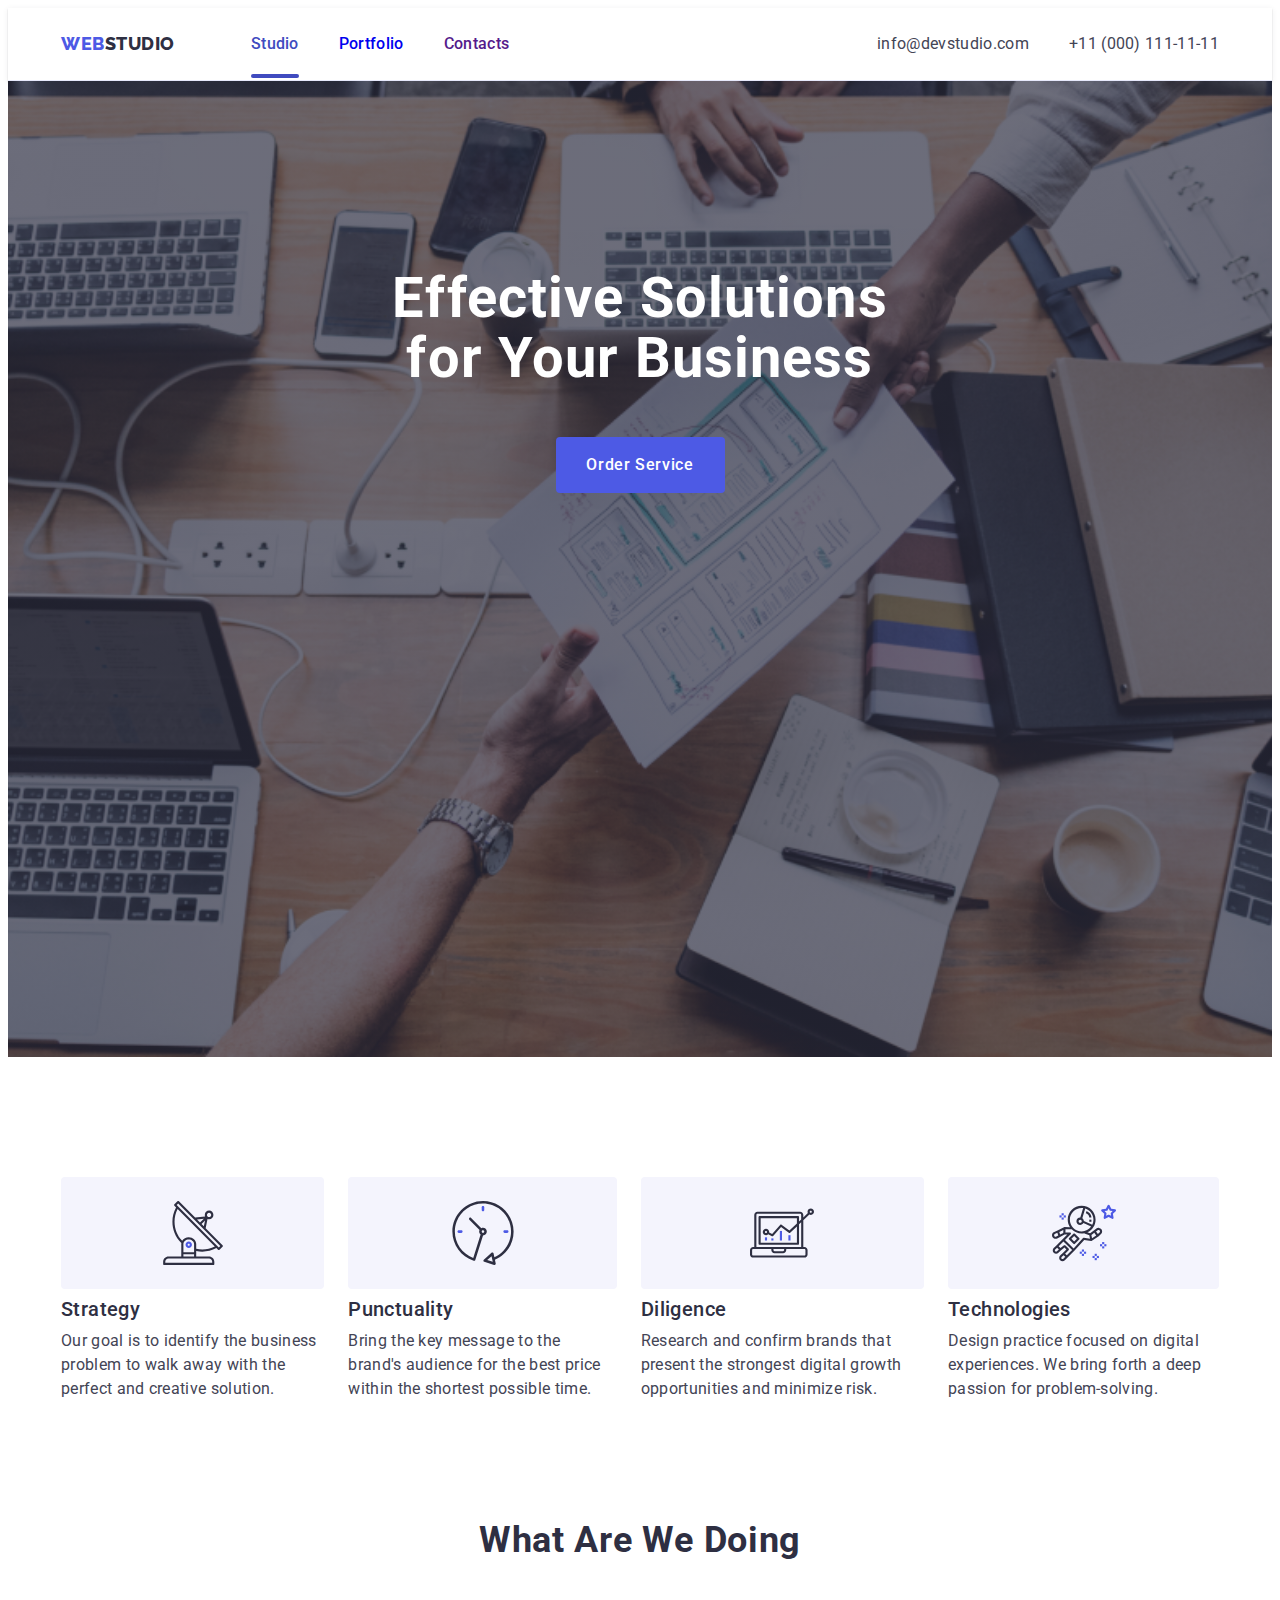
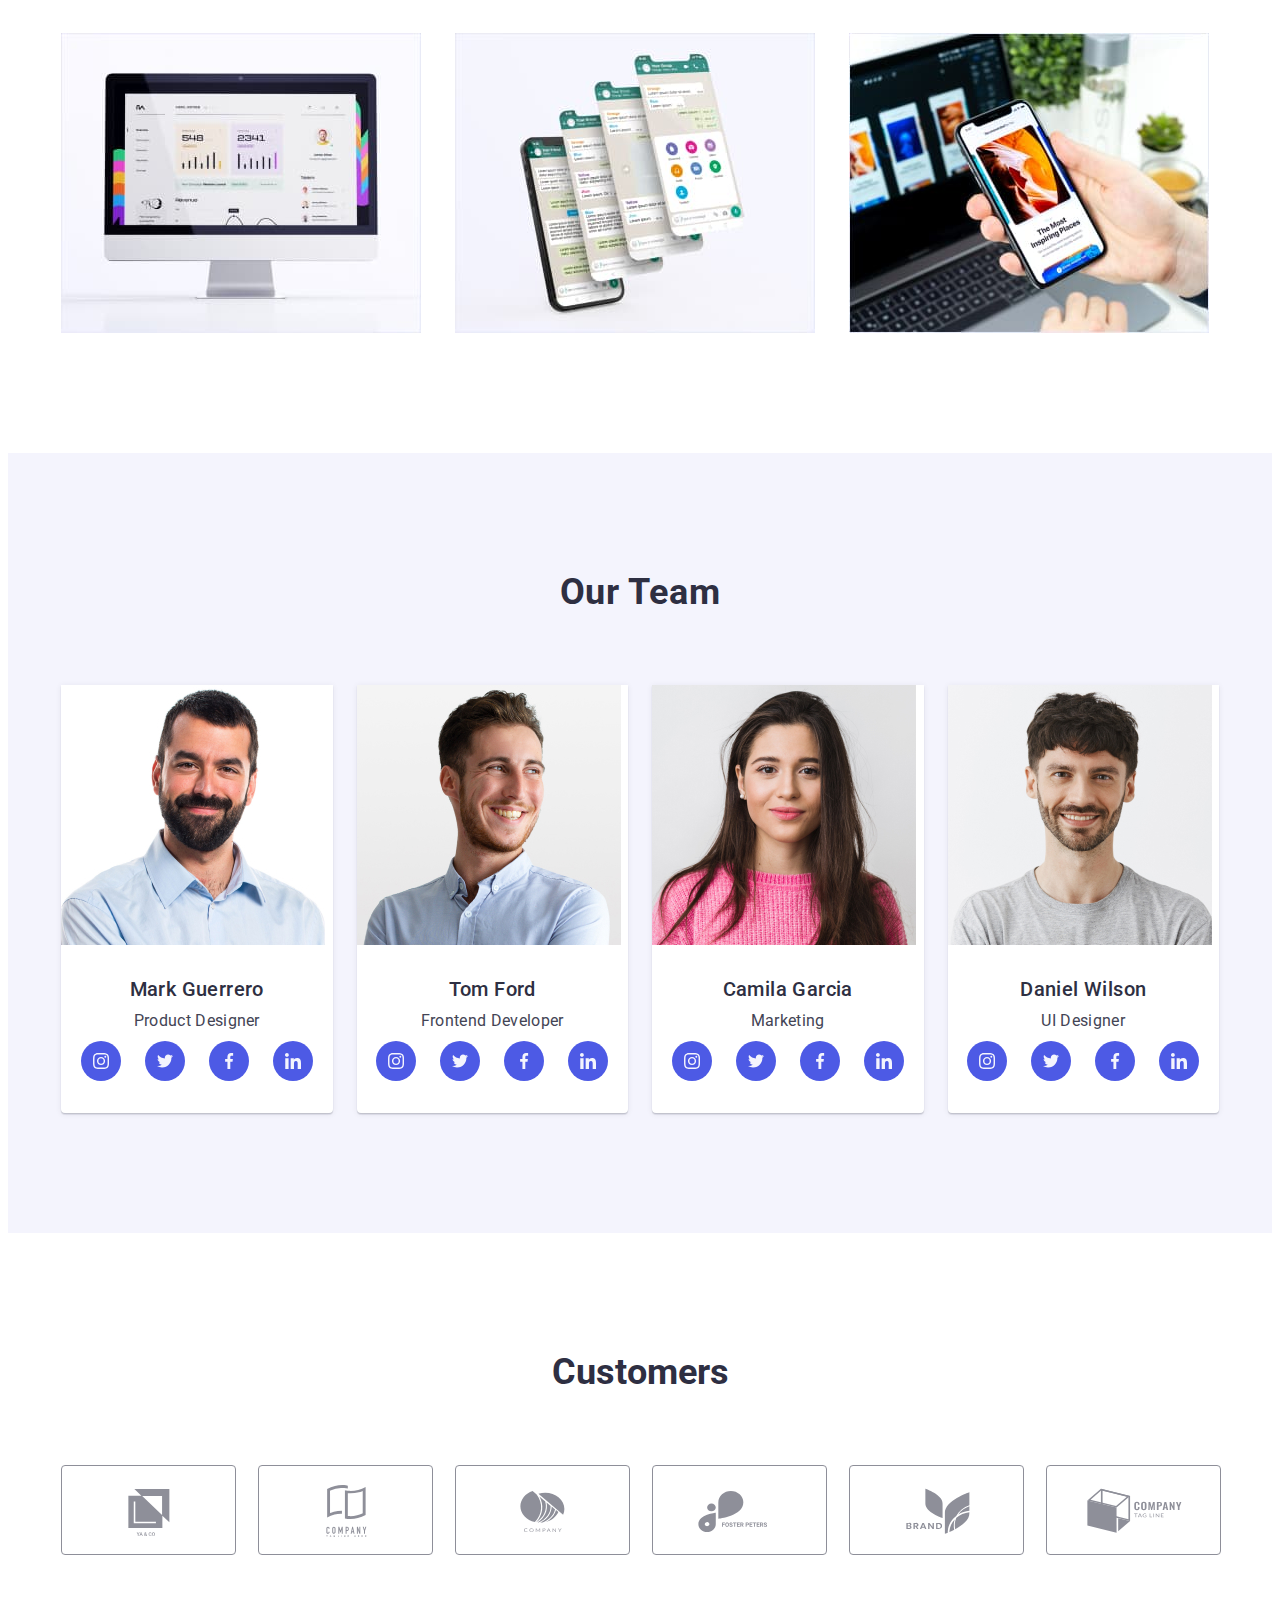
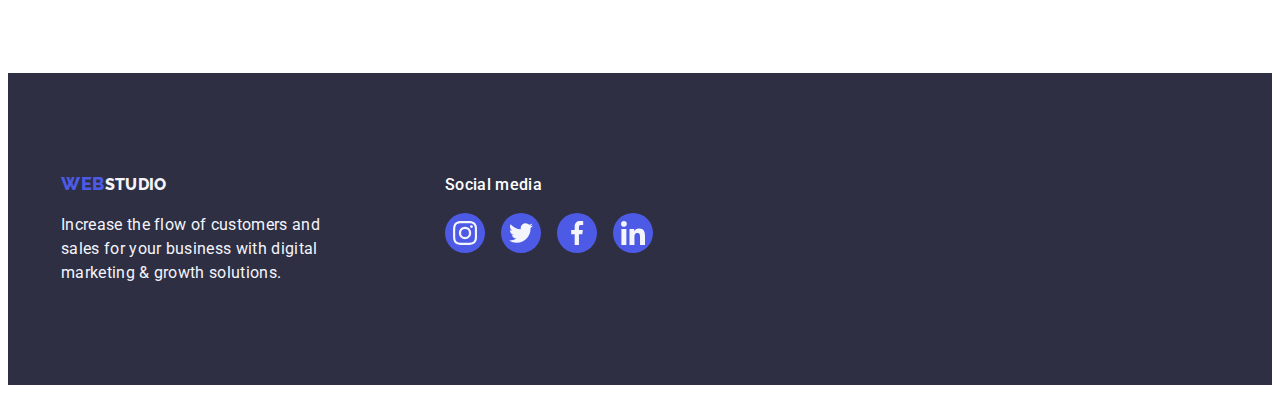
==== index.html @ c834d28e "hw5" ====
<!DOCTYPE html>
<html lang="en">
  <head>
    <meta charset="UTF-8" />
    <meta http-equiv="X-UA-Compatible" content="IE=edge" />
    <meta name="viewport" content="width=device-width, initial-scale=1.0" />
    <link rel="preconnect" href="https://fonts.googleapis.com" />
    <link rel="preconnect" href="https://fonts.gstatic.com" crossorigin />
    <link
      href="https://fonts.googleapis.com/css2?family=Montserrat:wght@400;700&family=Raleway:wght@800&family=Roboto:wght@400;500;700&display=swap"
      rel="stylesheet"
    />
    <title>Main Page</title>
    <link
      rel="stylesheet"
      href="https://cdnjs.cloudflare.com/ajax/libs/modern-normalize/2.0.0/modern-normalize.min.css"
      integrity="sha512-4xo8blKMVCiXpTaLzQSLSw3KFOVPWhm/TRtuPVc4WG6kUgjH6J03IBuG7JZPkcWMxJ5huwaBpOpnwYElP/m6wg=="
      crossorigin="anonymous"
      referrerpolicy="no-referrer"
    />
    <link rel="stylesheet" href="./css/styles.css" />
  </head>
  <body>
    <header class="header link list">
      <div class="container header-container">
        <nav class="header-nav">
          <a href="./index.html" class="header-nav-logo link"
            >WEB<span class="header-nav-web">Studio</span></a
          >
          <ul class="header-team link list">
            <li class="header-team-link">
              <a href="./index.html" class="link header-list current">Studio</a>
            </li>
            <li class="header-team-link">
              <a href="./portfolio.html" class="link header-list">Portfolio</a>
            </li>
            <li class="header-team-link">
              <a href="" class="link header-list">Contacts</a>
            </li>
          </ul>
        </nav>
        <address class="header-address">
          <ul class="header-adr-list list">
            <li>
              <a href="mailto:info@devstudio.com" class="link header-adr"
                >info@devstudio.com</a
              >
            </li>
            <li>
              <a href="tel:+110001111111" class="link header-adr"
                >+11 (000) 111-11-11</a
              >
            </li>
          </ul>
        </address>
      </div>
    </header>
    <main>
      <section class="section-team list">
        <div class="container team-container">
          <h1 class="section-team-text">
            Effective Solutions for Your Business
          </h1>
          <button type="button" data-modal-open="" class="section-team-btn">
            Order Service
          </button>
        </div>
      </section>
      <!--About-->
      <section class="section-about">
        <div class="container">
          <h2 class="visually-hidden">About</h2>

          <ul class="section-about-list list">
            <li class="section-item">
              <div class="about-ikon">
                <svg width="64" height="64">
                  <use href="./images/icons.svg#icon-antenna"></use>
                </svg>
              </div>
              <h3 class="section-about-name">Strategy</h3>
              <p class="section-about-text">
                Our goal is to identify the business problem to walk away with
                the perfect and creative solution.
              </p>
            </li>
            <li class="section-item">
              <div class="about-ikon">
                <svg width="64" height="64">
                  <use href="./images/icons.svg#icon-clock"></use>
                </svg>
              </div>
              <h3 class="section-about-name">Punctuality</h3>
              <p class="section-about-text">
                Bring the key message to the brand's audience for the best price
                within the shortest possible time.
              </p>
            </li>
            <li class="section-item">
              <div class="about-ikon">
                <svg width="64" height="64">
                  <use href="./images/icons.svg#icon-diagram"></use>
                </svg>
              </div>
              <h3 class="section-about-name">Diligence</h3>
              <p class="section-about-text">
                Research and confirm brands that present the strongest digital
                growth opportunities and minimize risk.
              </p>
            </li>
            <li class="section-item">
              <div class="about-ikon">
                <svg width="64" height="64">
                  <use href="./images/icons.svg#icon-astronaut"></use>
                </svg>
              </div>
              <h3 class="section-about-name">Technologies</h3>
              <p class="section-about-text">
                Design practice focused on digital experiences. We bring forth a
                deep passion for problem-solving.
              </p>
            </li>
          </ul>
        </div>
      </section>
      <section class="section-question list">
        <div class="container question-container">
          <h2 class="section-question-text">What are we doing</h2>
          <ul class="section-question-images link list">
            <li class="section-item-images">
              <img src="./images/img-1.jpg" alt="monoblok" width="360" />
            </li>
            <li class="section-item-images">
              <img src="./images/img-2.jpg" alt="smartfon" width="360" />
            </li>
            <li class="section-item-images">
              <img src="./images/img-3.jpg" alt="monitor" width="360" />
            </li>
          </ul>
        </div>
      </section>
      <section class="section-people">
        <div class="container people-container">
          <h2 class="section-people-ourteam">Our Team</h2>
          <ul class="section-people-list list">
            <li class="section-list">
              <img src="./images/img-4.jpg" alt="Mark Guerrero" width="264" />
              <div class="container-section-list">
                <h3 class="section-people-name">Mark Guerrero</h3>
                <p class="section-people-work">Product Designer</p>
                <ul class="soc-mer">
                  <li class="soc-mer-list">
                    <a
                      class="soc-mer-ikon"
                      href=""
                      aria-label="_blank"
                      rel="noopener noreferrer"
                    >
                      <svg class="footer-soc-svg" width="16" height="16">
                        <use href="./images/icons.svg#icon-Instagram"></use>
                      </svg>
                    </a>
                  </li>
                  <li class="soc-mer-list">
                    <a
                      class="soc-mer-ikon"
                      href=""
                      aria-label="_blank"
                      rel="noopener noreferrer"
                    >
                      <svg class="footer-soc-svg" width="16" height="16">
                        <use href="./images/icons.svg#icon-twitter"></use>
                      </svg>
                    </a>
                  </li>
                  <li class="soc-mer-list">
                    <a
                      class="soc-mer-ikon"
                      href=""
                      aria-label="_blank"
                      rel="noopener noreferrer"
                    >
                      <svg class="footer-soc-svg" width="16" height="16">
                        <use href="./images/icons.svg#icon-facebook"></use>
                      </svg>
                    </a>
                  </li>
                  <li class="soc-mer-list">
                    <a
                      class="soc-mer-ikon"
                      href=""
                      aria-label="_blank"
                      rel="noopener noreferrer"
                    >
                      <svg class="footer-soc-svg" width="16" height="16">
                        <use href="./images/icons.svg#icon-linkedin"></use>
                      </svg>
                    </a>
                  </li>
                </ul>
              </div>
            </li>
            <li class="section-list">
              <img src="./images/img-5.jpg" alt="Tom Ford" width="264" />
              <div class="container-section-list">
                <h3 class="section-people-name">Tom Ford</h3>
                <p class="section-people-work">Frontend Developer</p>
                <ul class="soc-mer">
                  <li class="soc-mer-list">
                    <a
                      class="soc-mer-ikon"
                      href=""
                      aria-label="_blank"
                      rel="noopener noreferrer"
                    >
                      <svg class="footer-soc-svg" width="16" height="16">
                        <use href="./images/icons.svg#icon-Instagram"></use>
                      </svg>
                    </a>
                  </li>
                  <li class="soc-mer-list">
                    <a
                      class="soc-mer-ikon"
                      href=""
                      aria-label="_blank"
                      rel="noopener noreferrer"
                    >
                      <svg class="footer-soc-svg" width="16" height="16">
                        <use href="./images/icons.svg#icon-twitter"></use>
                      </svg>
                    </a>
                  </li>
                  <li class="soc-mer-list">
                    <a
                      class="soc-mer-ikon"
                      href=""
                      aria-label="_blank"
                      rel="noopener noreferrer"
                    >
                      <svg class="footer-soc-svg" width="16" height="16">
                        <use href="./images/icons.svg#icon-facebook"></use>
                      </svg>
                    </a>
                  </li>
                  <li class="soc-mer-list">
                    <a
                      class="soc-mer-ikon"
                      href=""
                      aria-label="_blank"
                      rel="noopener noreferrer"
                    >
                      <svg class="footer-soc-svg" width="16" height="16">
                        <use href="./images/icons.svg#icon-linkedin"></use>
                      </svg>
                    </a>
                  </li>
                </ul>
              </div>
            </li>
            <li class="section-list">
              <img src="./images/img-6.jpg" alt="Camila Garcia" width="264" />
              <div class="container-section-list">
                <h3 class="section-people-name">Camila Garcia</h3>
                <p class="section-people-work">Marketing</p>
                <ul class="soc-mer">
                  <li class="soc-mer-list">
                    <a
                      class="soc-mer-ikon"
                      href=""
                      aria-label="_blank"
                      rel="noopener noreferrer"
                    >
                      <svg class="footer-soc-svg" width="16" height="16">
                        <use href="./images/icons.svg#icon-Instagram"></use>
                      </svg>
                    </a>
                  </li>
                  <li class="soc-mer-list">
                    <a
                      class="soc-mer-ikon"
                      href=""
                      aria-label="_blank"
                      rel="noopener noreferrer"
                    >
                      <svg class="footer-soc-svg" width="16" height="16">
                        <use href="./images/icons.svg#icon-twitter"></use>
                      </svg>
                    </a>
                  </li>
                  <li class="soc-mer-list">
                    <a
                      class="soc-mer-ikon"
                      href=""
                      aria-label="_blank"
                      rel="noopener noreferrer"
                    >
                      <svg class="footer-soc-svg" width="16" height="16">
                        <use href="./images/icons.svg#icon-facebook"></use>
                      </svg>
                    </a>
                  </li>
                  <li class="soc-mer-list">
                    <a
                      class="soc-mer-ikon"
                      href=""
                      aria-label="_blank"
                      rel="noopener noreferrer"
                    >
                      <svg class="footer-soc-svg" width="16" height="16">
                        <use href="./images/icons.svg#icon-linkedin"></use>
                      </svg>
                    </a>
                  </li>
                </ul>
              </div>
            </li>
            <li class="section-list">
              <img src="./images/img-7.jpg" alt="Daniel Wilson" width="264" />
              <div class="container-section-list">
                <h3 class="section-people-name">Daniel Wilson</h3>
                <p class="section-people-work">UI Designer</p>
                <ul class="soc-mer">
                  <li class="soc-mer-list">
                    <a
                      class="soc-mer-ikon"
                      href=""
                      aria-label="_blank"
                      rel="noopener noreferrer"
                    >
                      <svg class="footer-soc-svg" width="16" height="16">
                        <use href="./images/icons.svg#icon-Instagram"></use>
                      </svg>
                    </a>
                  </li>
                  <li class="soc-mer-list">
                    <a
                      class="soc-mer-ikon"
                      href=""
                      aria-label="_blank"
                      rel="noopener noreferrer"
                    >
                      <svg class="footer-soc-svg" width="16" height="16">
                        <use href="./images/icons.svg#icon-twitter"></use>
                      </svg>
                    </a>
                  </li>
                  <li class="soc-mer-list">
                    <a
                      class="soc-mer-ikon"
                      href=""
                      aria-label="_blank"
                      rel="noopener noreferrer"
                    >
                      <svg class="footer-soc-svg" width="16" height="16">
                        <use href="./images/icons.svg#icon-facebook"></use>
                      </svg>
                    </a>
                  </li>
                  <li class="soc-mer-list">
                    <a
                      class="soc-mer-ikon"
                      href=""
                      aria-label="_blank"
                      rel="noopener noreferrer"
                    >
                      <svg class="footer-soc-svg" width="16" height="16">
                        <use href="./images/icons.svg#icon-linkedin"></use>
                      </svg>
                    </a>
                  </li>
                </ul>
              </div>
            </li>
          </ul>
        </div>
      </section>
      <section class="section-five">
        <div class="container">
          <h2 class="section-five-company">Customers</h2>

          <ul class="section-five-item">
            <li class="section-five-list">
              <a
                class="section-five-link"
                href=""
                aria-label="_blank"
                rel="noopener noreferrer"
              >
                <svg class="s-f-svg" width="104" height="56">
                  <use href="./images/icons.svg#icon-Logo1"></use>
                </svg>
              </a>
            </li>
            <li class="section-five-list">
              <a
                class="section-five-link"
                href=""
                aria-label="_blank"
                rel="noopener noreferrer"
              >
                <svg class="s-f-svg" width="104" height="56">
                  <use href="./images/icons.svg#icon-Logo2"></use>
                </svg>
              </a>
            </li>
            <li class="section-five-list">
              <a
                class="section-five-link"
                href=""
                aria-label="_blank"
                rel="noopener noreferrer"
              >
                <svg class="s-f-svg" width="104" height="56">
                  <use href="./images/icons.svg#icon-Logo3"></use>
                </svg>
              </a>
            </li>
            <li class="section-five-list">
              <a
                class="section-five-link"
                href=""
                aria-label="_blank"
                rel="noopener noreferrer"
              >
                <svg class="s-f-svg" width="104" height="56">
                  <use href="./images/icons.svg#icon-Logo4"></use>
                </svg>
              </a>
            </li>
            <li class="section-five-list">
              <a
                class="section-five-link"
                href=""
                aria-label="_blank"
                rel="noopener noreferrer"
              >
                <svg class="s-f-svg" width="104" height="56">
                  <use href="./images/icons.svg#icon-Logo5"></use>
                </svg>
              </a>
            </li>
            <li class="section-five-list">
              <a
                class="section-five-link"
                href=""
                aria-label="_blank"
                rel="noopener noreferrer"
              >
                <svg class="s-f-svg" width="104" height="56">
                  <use href="./images/icons.svg#icon-Logo6"></use>
                </svg>
              </a>
            </li>
          </ul>
        </div>
      </section>
    </main>
    <footer class="footer">
      <div class="container footer-container">
        <div class="footer-div">
          <a href="./index.html" class="footer-logo link"
            >WEB<span class="footer-web">Studio</span></a
          >
          <p class="footer-text">
            Increase the flow of customers and sales for your business with
            digital marketing & growth solutions.
          </p>
        </div>
        <div class="footer-soc-div">
          <p class="footer-soc">Social media</p>
          <ul class="footer-soc-item">
            <li class="footer-soc-mer-list">
              <a
                class="footer-soc-mer"
                href=""
                aria-label="_blank"
                rel="noopener noreferrer"
              >
                <svg class="footer-soc-svg" width="24" height="24">
                  <use href="./images/icons.svg#icon-Instagram"></use>
                </svg>
              </a>
            </li>
            <li class="footer-soc-mer-list">
              <a
                class="footer-soc-mer"
                href=""
                aria-label="_blank"
                rel="noopener noreferrer"
              >
                <svg class="footer-soc-svg" width="24" height="24">
                  <use href="./images/icons.svg#icon-twitter"></use>
                </svg>
              </a>
            </li>
            <li class="footer-soc-mer-list">
              <a
                class="footer-soc-mer"
                href=""
                aria-label="_blank"
                rel="noopener noreferrer"
              >
                <svg class="footer-soc-svg" width="24" height="24">
                  <use href="./images/icons.svg#icon-facebook"></use>
                </svg>
              </a>
            </li>
            <li class="footer-soc-mer-list">
              <a
                class="footer-soc-mer"
                href=""
                aria-label="_blank"
                rel="noopener noreferrer"
              >
                <svg class="footer-soc-svg" width="24" height="24">
                  <use href="./images/icons.svg#icon-linkedin"></use>
                </svg>
              </a>
            </li>
          </ul>
        </div>
      </div>
    </footer>
    <div class="modal is-hidden" data-modal="">
      <div class="modal-menu">
        <button class="modal-button" type="button" data-modal-close="">
          <svg class="modal-svg" width="8" height="8">
            <use
              class="modal-close"
              href="./images/icons.svg#icon-close-black"
            ></use>
          </svg>
        </button>
        <p class="modal-text">Leave your contacts and we will call you back</p>
        <form class="modal-form">
          <div class="modal-field">
           
            <label class="modal-label" for="phone">Name</label>
            <div class="input-icon">
              <input class="modal-input" required type="text" />
              <svg class="modal-icon" width="18" height="18">
                <use class="" href="./images/icons.svg#icon-name"></use>
              </svg>
            </div>
          </div>
          <div class="modal-field">
            <div class="input-icon">
            <label class="modal-label" for="phone">Phone</label>
          
              <input class="modal-input" required type="tel" />
              <svg class="modal-icon" width="18" height="18">
                <use class="" href="./images/icons.svg#icon-phone"></use>
              </svg>
            </div>
          </div>
          <div class="modal-field">
            <div class="input-icon">
            <label class="modal-label" for="phone">Email</label>
           
              <input class="modal-input" required type="email" />
              <svg class="modal-icon" width="18" height="18">
                <use class="" href="./images/icons.svg#icon-email"></use>
              </svg>
            </div>
          </div>
          <div class="modal-field">
            <label class="modal-label" for="phone">Coments</label>
            <input class="modal-comments" type="text" />
          </div>
        </form>
        <p class="modal-text-title">
          I accept the terms and conditions of the Privacy Policy
        </p>
        <button type="submit" class="modal-button-send">Send</button>
      </div>
    </div>

    <script src="./js/modal.js"></script>
  </body>
</html>
---- css/styles.css ----
:root {
  --title-color: #434455;
  --header-color: #2e2f42;
  --header-link: #434455;
  --footer-logo: #4d5ae5;
  --footer-text: #f4f4fd;
  --section-five: #8e8f99;
  --footer-soc: #ffffff;
}

body {
  font-family: "Roboto", sans-serif;
  color: #434455;
  background-color: #ffffff;
}
p,
h1,
h2,
h3,
h4,
h5,
h6 {
  margin-top: 0;
  margin-bottom: 0;
}
.visually-hidden {
  position: absolute;
  width: 1px;
  height: 1px;
  margin: -1px;
  border: 0;
  padding: 0;
  white-space: nowrap;
  clip-path: inset(100%);
  clip: rect(0 0 0 0);
  overflow: hidden;
}
img {
  display: block;
}

a {
  text-decoration: none;
}
ul {
  list-style-type: none;
  margin-top: 0;
  margin-bottom: 0;
  padding-left: 0;
}
.container {
  width: 100%;
  max-width: 1158px;
  padding-left: 15px;
  padding-right: 15px;
  margin-left: auto;
  margin-right: auto;
}

.link {
  text-decoration: none;
}

.list {
  list-style: none;
}

/* HEADER */

.header {
  display: flex;
  padding-top: 24px;
  padding-bottom: 24px;
  align-items: center;
  border-bottom: 1px solid #e7e9fc;
  box-shadow: 0px 2px 1px rgba(46, 47, 66, 0.08),
    0px 1px 1px rgba(46, 47, 66, 0.16), 0px 1px 6px rgba(46, 47, 66, 0.08);
}
.header-container {
  display: flex;
  width: 1158px;
}
.header-nav {
  display: flex;
  align-items: center;
}
.header-team {
  display: flex;
  font-weight: 500;
  font-size: 16px;
  line-height: 1.5;
  letter-spacing: 0.02em;
  gap: 40px;
}
.header-list:hover {
  color: #404bbf;
}
.header-list:focus {
  color: #404bbf;
}
.current {
  position: relative;
  color: #404bbf;
}
.current::after {
  content: "";
  position: absolute;
  left: 0;
  bottom: -1px;
  height: 4px;
  width: 100%;
  display: block;
  background-color: #404bbf;
  border-radius: 2px;
}

.header-list {
  /* color: var(--header-color); */
  padding-top: 24px;
  padding-bottom: 24px;
  transition: color 250ms cubic-bezier(0.4, 0, 0.2, 1);
}
.header-team-link {
  font-weight: 500;
  font-size: 16px;
  line-height: 1.5;
  letter-spacing: 0.02em;
  color: var(--header-color);
}
.header-address {
  font-family: "Roboto";
  font-style: normal;
  font-weight: 400;
  font-size: 16px;
  line-height: 1.5;
  letter-spacing: 0.02em;
  color: #434455;
  display: flex;
  margin-left: auto;
}
.header-adr-list {
  display: flex;
  gap: 40px;
}
.header-adr:hover {
  color: #404bbf;
}
.header-adr:focus {
  color: #404bbf;
}
.header-adr {
  color: var(--header-link);
  transition: color 250ms cubic-bezier(0.4, 0, 0.2, 1);
}

.header-nav-logo {
  font-family: "Raleway", sans-serif;
  text-transform: uppercase;
  font-weight: 800;
  font-size: 18px;
  line-height: 1.17;
  letter-spacing: 0.03em;
  color: #4d5ae5;
  margin-right: 76px;
}
.header-nav-web {
  color: var(--header-color);
}
.header-nav {
  font-weight: 800;
  font-size: 18px;
  line-height: 1.17;
  letter-spacing: 0.03em;
  color: #434455;
}

/* MAIN */
/* SECTION-ONE-INDEX */

.section-team {
  font-family: "Roboto", sans-serif;
  background: #2e2f42;
  text-align: center;
  padding: 188px 0;
  background-image: linear-gradient(
      rgba(46, 47, 66, 0.7),
      rgba(46, 47, 66, 0.7)
    ),
    url(../images/people-office.jpg);
  max-width: 1440px;
  background-repeat: no-repeat;
  background-position: center;
  background-size: cover;
  margin: 0 auto;
  height: 600px;
}
.team-container {
}

.section-team-text {
  font-family: "Roboto";
  font-weight: 700;
  font-size: 56px;
  line-height: 1.07;
  text-align: center;
  letter-spacing: 0.02em;
  color: #ffffff;
  max-width: 496px;
  height: 120px;
  margin: 0 auto;
}
.section-team-btn {
  text-align: center;
  font-family: "Roboto", sans-serif;
  font-weight: 500;
  font-size: 16px;
  line-height: 1.5;
  letter-spacing: 0.04em;
  color: #ffffff;
  background: #4d5ae5;
  cursor: pointer;
  min-width: 169px;
  height: 56px;
  border-radius: 4px;
  border: none;
  display: block;
  margin: 0 auto;
  margin-top: 48px;
  transition: background-color 250ms cubic-bezier(0.4, 0, 0.2, 1);
}
.section-team-btn:hover {
  background-color: #404bbf;
}
.section-team-btn:focus {
  background-color: #404bbf;
}

.section-btn {
  margin-bottom: 72px;
  display: flex;
  text-align: center;
  gap: 24px;

  justify-content: center;
}

.section-button {
  font-family: "Roboto", sans-serif;
  font-weight: 500;
  font-size: 16px;
  line-height: 1.5;
  letter-spacing: 0.04em;
  color: var(--footer-logo);
  background-color: var(--footer-text);
  cursor: pointer;
  min-height: 48px;
  border-radius: 4px;
  padding: 12px 24px;
  border: 1px solid #e7e9fc;
  transition: color 250ms cubic-bezier(0.4, 0, 0.2, 1),
    background-color 250ms cubic-bezier(0.4, 0, 0.2, 1),
    border-color 250ms cubic-bezier(0.4, 0, 0.2, 1),
    box-shadow 250ms cubic-bezier(0.4, 0, 0.2, 1);
}
.section-button:hover,
.section-button:focus {
  color: #ffffff;
  background-color: #404bbf;
  border: 1px solid transparent;
  box-shadow: 0px 3px 1px rgba(0, 0, 0, 0.1), 0px 2px 1px rgba(0, 0, 0, 0.08),
    0px 2px 2px rgba(0, 0, 0, 0.12);
}

/* SECTION-TWO-INDEX */

.section-about {
  padding-top: 120px;
  padding-bottom: 120px;
}
.section-about-list {
  display: flex;
  gap: 24px;
}
.about-ikon {
  display: flex;
  align-items: center;
  height: 112px;
  background-color: #f4f4fd;
  border-radius: 4px;
  margin-bottom: 8px;
  justify-content: center;
}

.section-about-name {
  font-family: "Roboto";
  font-weight: 500;
  font-size: 20px;
  line-height: 1.2;
  letter-spacing: 0.02em;
  color: #2e2f42;
  margin-bottom: 8px;
}
.section-item {
  width: calc((100%-72px) / 4);
}
.section-about-text {
  font-family: "Roboto";
  font-weight: 400;
  font-size: 16px;
  line-height: 1.5;
  letter-spacing: 0.02em;
  color: #434455;
}

.section-people-work {
  font-family: "Roboto";
  font-weight: 400;
  font-size: 16px;
  line-height: 1.5;
  letter-spacing: 0.02em;
  color: #434455;
}
.question-container {
}
.section-question {
  font-size: 36px;
  line-height: 1.11;
  text-align: center;
  text-transform: capitalize;
  padding-bottom: 120px;
}
.section-question-text {
  font-family: "Roboto";
  font-weight: 700;
  font-size: 36px;
  line-height: 1.11;
  letter-spacing: 0.02em;
  text-transform: capitalize;
  color: #2e2f42;
  margin-bottom: 72px;
}
.section-question-images {
  display: flex;
  gap: 24px;
  padding: 0;
}
.section-item-images {
  width: calc((100% - 48px) / 3);
}
.people-container {
}

/*  FOUR */

.section-people {
  background-color: #f4f4fd;
  padding-bottom: 120px;
  padding-top: 120px;
}
.section-people-name {
  font-size: 20px;
  font-weight: 500;
  line-height: 1.2;
  letter-spacing: 0.02em;
  color: var(--header-color);
  text-align: center;
  margin-bottom: 8px;
}
.section-people-work {
  font-size: 16px;
  line-height: 1.5;
  letter-spacing: 0.02em;
  color: var(--header-link);
  text-align: center;
}
.section-people-ourteam {
  font-weight: 700;
  font-size: 36px;
  line-height: 1.11;
  text-align: center;
  letter-spacing: 0.02em;
  text-transform: capitalize;
  color: var(--header-color);
  margin-bottom: 72px;
}
.section-people-list {
  display: flex;
  gap: 24px;
}
.section-list {
  background-color: #ffffff;
  box-shadow: 0px 1px 6px rgba(46, 47, 66, 0.08),
    0px 1px 1px rgba(46, 47, 66, 0.16), 0px 2px 1px rgba(46, 47, 66, 0.08);

  width: calc((100% - 72px) / 4);
  border-radius: 0px 0px 4px 4px;
}
.soc-mer {
  display: flex;
  justify-content: center;
  gap: 24px;
  margin-top: 8px;
}
.soc-mer-list {
  width: 40px;
  height: 40px;
}
.soc-mer-ikon:hover,
.soc-mer-ikon:focus {
  background-color: #404bbf;
}
.soc-mer-svg {
  fill: var(--footer-text);
}
.soc-mer-ikon {
  width: 100%;
  height: 100%;
  background-color: #4d5ae5;
  border-radius: 50%;
  display: flex;
  align-items: center;
  justify-content: center;
  transition: background-color 250ms cubic-bezier(0.4, 0, 0.2, 1);
}
.container-section-list {
  padding: 32px 0px;
  font-size: 20px;
  line-height: 1.2;
  letter-spacing: 0.02em;
}
.section-port {
  padding-top: 96px;
  padding-bottom: 120px;
}
.section-foto {
  display: flex;
  text-decoration: none;
  flex-wrap: wrap;
  column-gap: 24px;
  row-gap: 48px;
}
.section-lista {
  display: block;
  transition: box-shadow 250ms cubic-bezier(0.4, 0, 0.2, 1);
}
.port-images {
  position: relative;
  overflow: hidden;
}
.section-lista:hover,
.section-lista:focus {
  box-shadow: 0px 1px 6px rgba(46, 47, 66, 0.08),
    0px 1px 1px rgba(46, 47, 66, 0.16), 0px 2px 1px rgba(46, 47, 66, 0.08);
}
.port-item {
  position: absolute;
  top: 0;
  font-size: 16px;
  line-height: 1.5;
  letter-spacing: 0.02em;
  color: var(--footer-text);
  padding: 40px 32px;
  background-color: #4d5ae5;
  height: 100%;
  width: 100%;
  transform: translateY(100%);
  transition: transform 250ms cubic-bezier(0.4, 0, 0.2, 1);
}
.section-lista:hover .port-item,
.section-lista:focus .port-item {
  transform: translateY(0%);
}
.container-table {
}
.table {
  width: calc((100% - 48px) / 3);
}
.foto-container {
}
.section-foto-name {
  font-weight: 500;
  font-size: 20px;
  line-height: 1.2;
  letter-spacing: 0.02em;
  color: var(--header-color);
  margin-bottom: 8px;
}
.container-link {
  border: 1px solid #e7e9fc;
  padding: 32px 16px;
  border-top: none;
}

.section-foto-text {
  font-size: 16px;
  line-height: 1.5;
  letter-spacing: 0.02em;
  color: var(--header-link);
}

.section-about-name {
  font-family: "Roboto";
  font-style: normal;
  font-weight: 500;
  font-size: 20px;
  line-height: 1.2;
  letter-spacing: 0.02em;
  color: #2e2f42;
}

/* SECTION-FIVE */

.section-five {
  padding: 120px 0;
}
.section-five-company {
  font-size: 36px;
  line-height: 1.11;
  color: var(--header-color);
  margin-bottom: 72px;
  text-align: center;
}
.section-five-item {
  display: flex;
  gap: 24px;
}
.section-five-list {
  width: calc((100% - 120px) / 6);
  height: 88px;
}
.section-five-link {
  width: 100%;
  height: 100%;
  border: 1px solid #8e8f99;
  border-radius: 4px;
  display: flex;
  align-items: center;
  justify-content: center;
  color: var(--section-five);
  transition: border-color 250ms cubic-bezier(0.4, 0, 0.2, 1),
    color 250ms cubic-bezier(0.4, 0, 0.2, 1);
}
.section-five-link:hover,
.section-five-link:focus {
  color: #404bbf;
  border-color: #404bbf;
}
.s-f-svg {
  fill: currentColor;
}

/* FOOTER */

.footer {
  background-color: #2e2f42;
  padding: 100px 0;
}
.footer-container {
  display: flex;
  align-items: baseline;
}
.footer-logo {
  font-family: "Raleway", sans-serif;
  font-weight: 800;
  font-size: 18px;
  line-height: 1.17;
  letter-spacing: 0.03em;
  color: var(--footer-logo);
  text-transform: uppercase;
  text-decoration: none;
  display: inline-block;
  margin-bottom: 16px;
}
.footer-web {
  font-family: "Raleway", sans-serif;
  font-style: normal;
  font-weight: 800;
  font-size: 16px;
  line-height: 1.5;
  letter-spacing: 0.02em;
  color: #f4f4fd;
}
.footer-text {
  line-height: 1.5;
  letter-spacing: 0.02em;
  color: var(--footer-text);
  max-width: 264px;
}
.footer-div {
  margin-right: 120px;
}
.footer-soc-div {
  font-weight: 500;
  font-size: 16px;
  line-height: 1.5;
  letter-spacing: 0.02em;
  color: var(--footer-soc);
}
.footer-soc {
  font-weight: 500;
  font-size: 16px;
  line-height: 1.5;
  letter-spacing: 0.02em;
  color: var(--footer-soc);
  margin-bottom: 16px;
}
.footer-soc-item {
  display: flex;
  gap: 16px;
}
.footer-soc-mer-list {
  width: 40px;
  height: 40px;
}
.footer-soc-mer {
  width: 100%;
  height: 100%;
  background-color: var(--footer-logo);
  border-radius: 50%;
  display: flex;
  align-items: center;
  justify-content: center;
  transition: background-color 250ms cubic-bezier(0.4, 0, 0.2, 1);
}
.footer-soc-mer:hover,
.footer-soc-mer:focus {
  background-color: #31d0aa;
}
.footer-soc-svg {
  fill: var(--footer-text);
}

/* MODAL */

.modal {
  position: fixed;
  top: 0;
  left: 0;
  width: 100%;
  height: 100%;
  background-color: rgba(46, 47, 66, 0.4);
  transition: opacity 250ms cubic-bezier(0.4, 0, 0.2, 1),
    visibility 250ms cubic-bezier(0.4, 0, 0.2, 1);
}
.is-hidden {
  opacity: 0;
  visibility: hidden;
  pointer-events: none;
}
.modal-menu {
  position: absolute;
  top: 50%;
  left: 50%;
  transform: translate(-50%, -50%) scale(1);
  width: 408px;
  min-height: 584px;
  background: #fcfcfc;
  box-shadow: 0px 1px 1px rgba(0, 0, 0, 0.14), 0px 1px 3px rgba(0, 0, 0, 0.12),
    0px 2px 1px rgba(0, 0, 0, 0.2);
  border-radius: 4px;
  transition: transform 250ms cubic-bezier(0.4, 0, 0.2, 1);
}
.modal-button {
  position: absolute;
  top: 24px;
  right: 24px;
  width: 24px;
  height: 24px;
  border-radius: 50%;
  display: flex;
  align-items: center;
  justify-content: center;
  background-color: #e7e9fc;
  border: 1px solid rgba(0, 0, 0, 0.1);
  padding: 0;
  cursor: pointer;
  transition: background-color 250ms cubic-bezier(0.4, 0, 0.2, 1),
    border 250ms cubic-bezier(0.4, 0, 0.2, 1);
}
.modal-button:hover,
.modal-button:focus {
  background-color: #404bbf;
  border: none;
}
.modal-svg {
  fill: #2e2f42;
  transition: fill 250ms cubic-bezier(0.4, 0, 0.2, 1);
}
/* .modal-close:hover,
.modal-close:focus {
  fill: #ffffff;
} */
.modal-button:hover .modal-svg,
.modal-button:focus .modal-svg {
  fill: #ffffff;
}

.modal-text {
  padding-top: 72px;
  text-align: center;
  margin-bottom: 16px;
}
.modal-form {
  padding-left: 24px;
  padding-right: 24px;
}
.modal-field {
  margin-bottom: 8px;
}
.modal-input {
  width: 100%;
  display: block;
  justify-items: center;
  align-items: center;
  border-radius: 4px;
  
  height: 40px;
  padding-left: 38px;
}
.modal-input:hover {
  fill: #404bbf;
}
.modal-comments {
  width: 100%;
  display: block;
  justify-items: center;
  align-items: center;
  border-radius: 4px;
  margin-bottom: 8px;
  height: 138px;
}
.modal-text-title {
  padding-top: 16px;
}
.modal-button-send {
  text-align: center;
  font-family: "Roboto", sans-serif;
  font-weight: 500;
  font-size: 16px;
  line-height: 1.5;
  letter-spacing: 0.04em;
  color: #ffffff;
  background: #4d5ae5;
  cursor: pointer;
  min-width: 169px;
  height: 56px;
  border-radius: 4px;
  border: none;
  display: block;
  margin: 0 auto;
  margin-top: 24px;
  margin-bottom: 24px;
  transition: background-color 250ms cubic-bezier(0.4, 0, 0.2, 1);
}
/* .modal-label {
  Font size: 12px;
Line height: 14px;
Line height: 100%;
Align: Left;
Vertical align: Top;
Letter spacing: 4%;
} */

.modal-icon {
  fill: transparent;
  stroke: #111111;
  position: absolute;
  left: 24px;
  top: 50%;
  transform: translateY(50%);
  transition: fill 250ms cubic-bezier(0.4, 0, 0.2, 1);
}
.input-icon {
  position: relative;
  
}
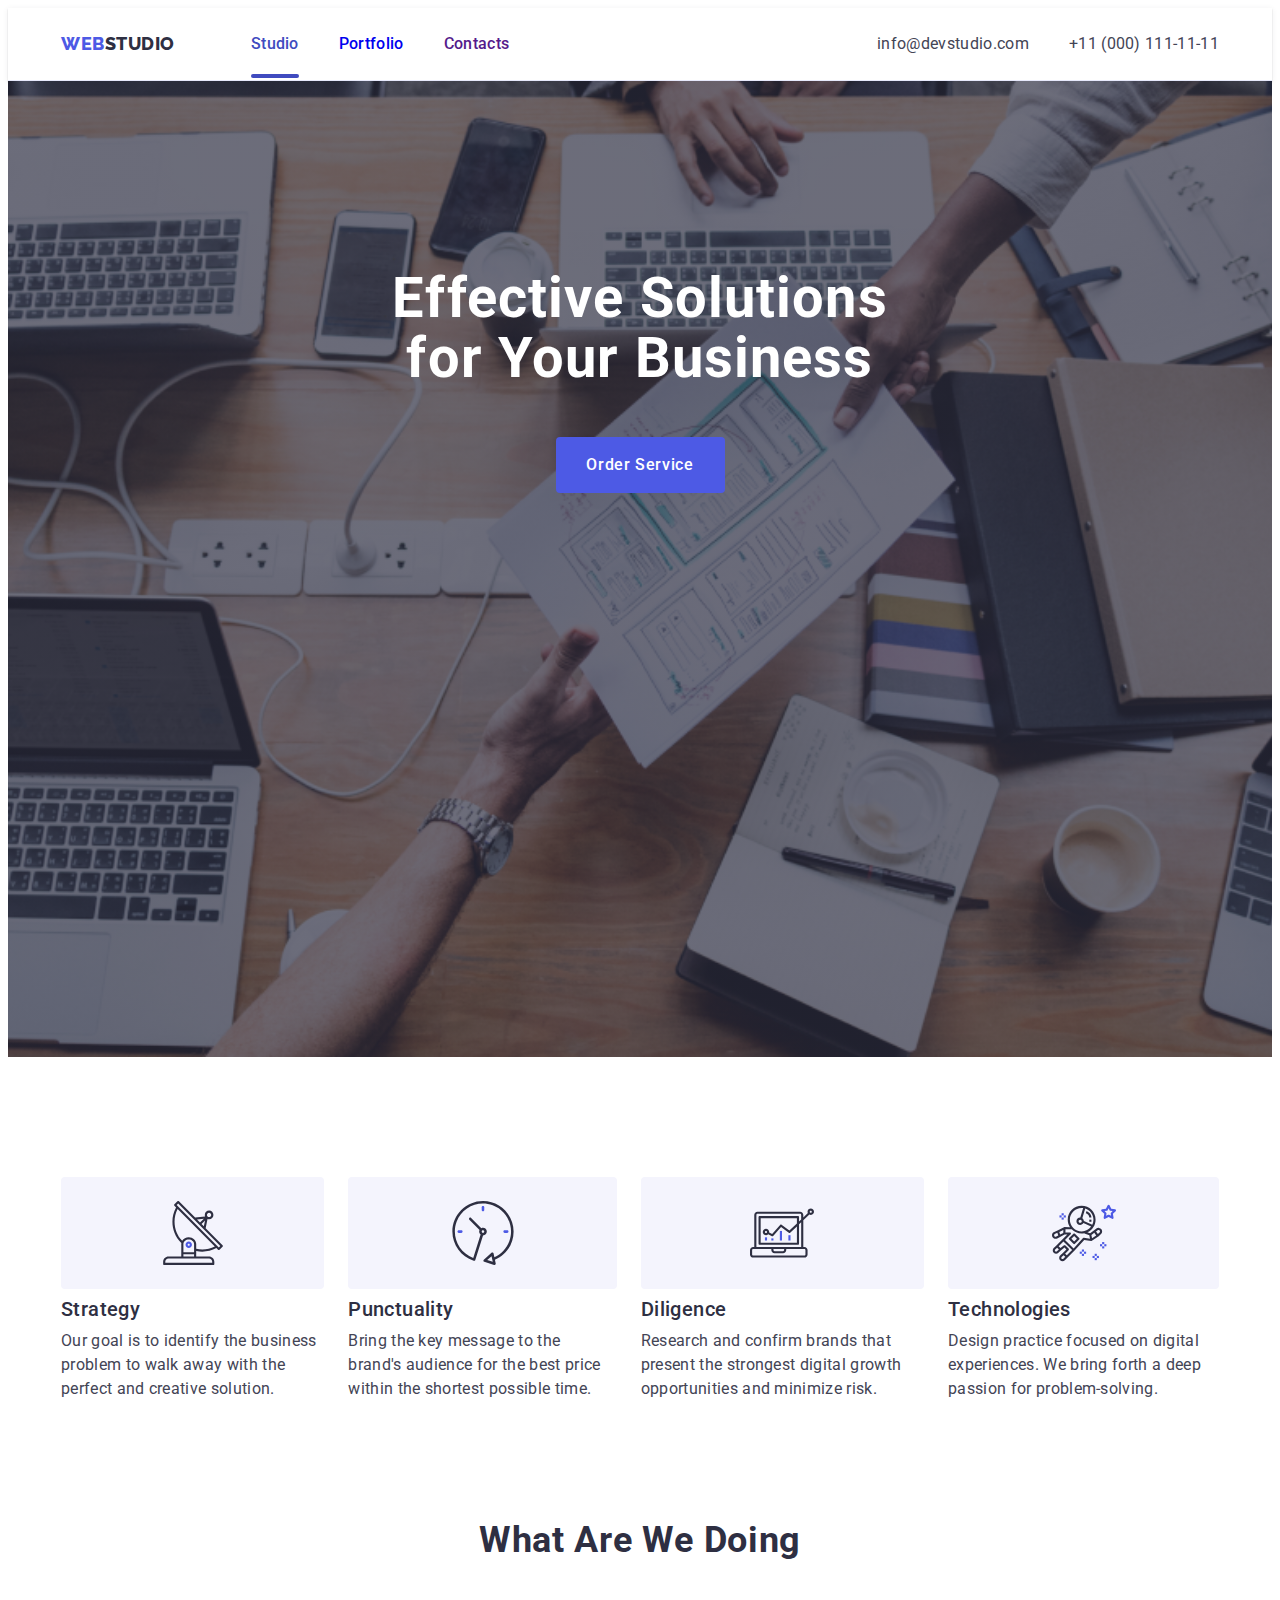
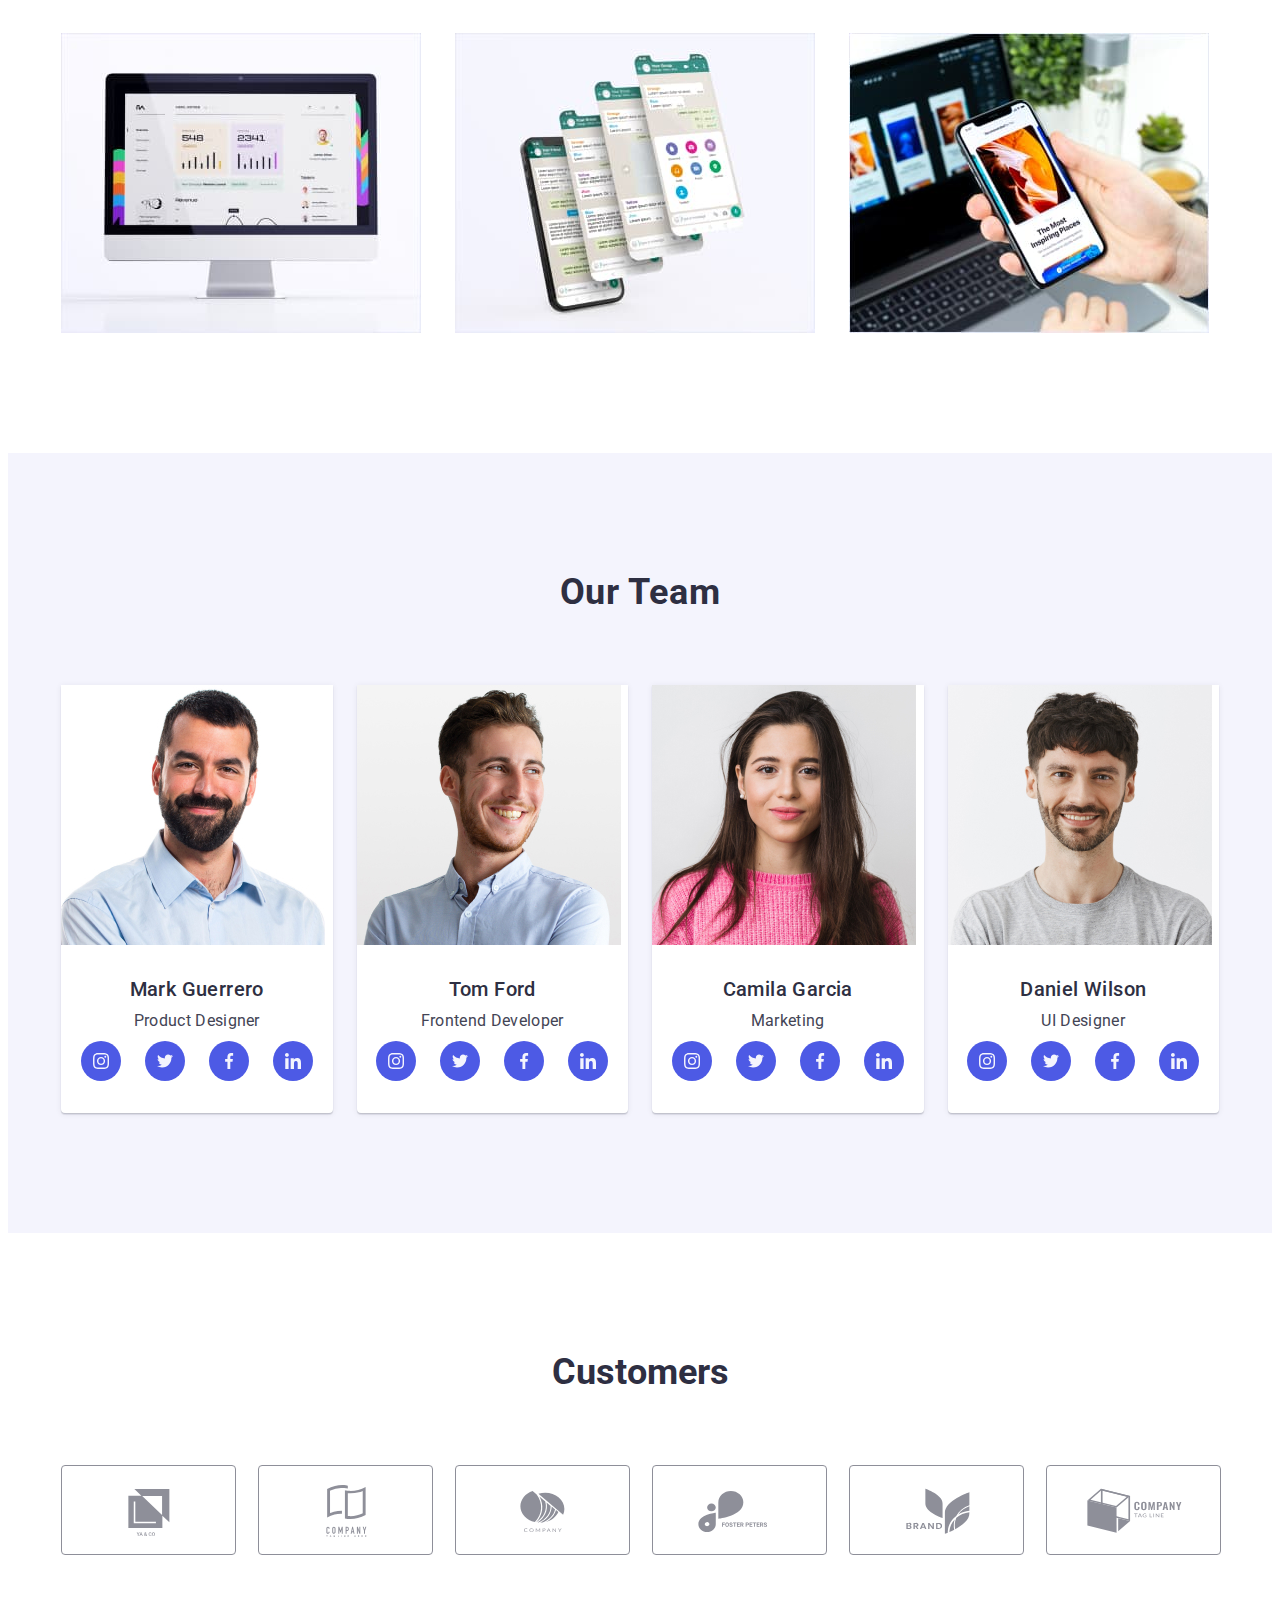
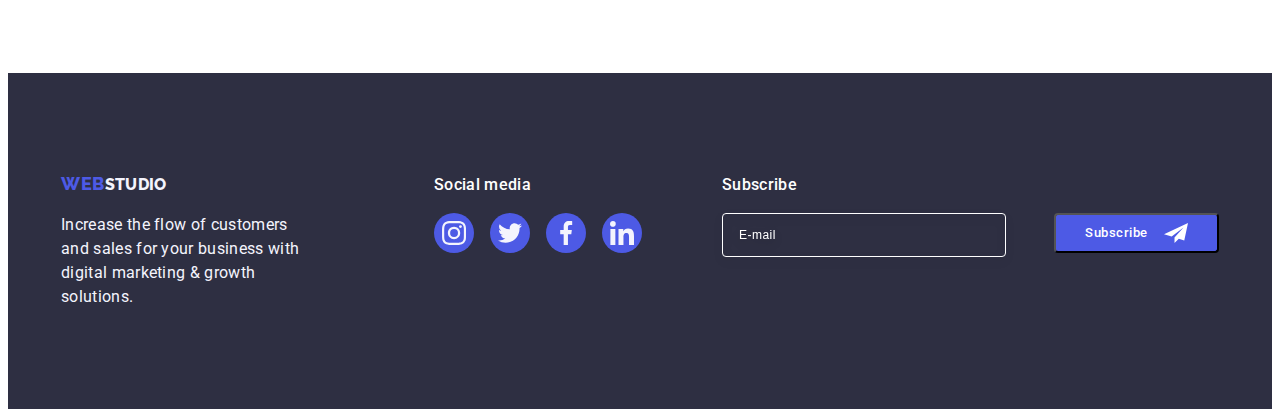
==== commit a455645d: "hw-5" ====
--- a/index.html
+++ b/index.html
@@ -519,6 +519,19 @@
             </li>
           </ul>
         </div>
+        <div class="footer-sub">
+          <p class="sub-text">Subscribe</p>
+          <form class="sub-form" action="">
+            <label class="sub-label" for="">
+            <input class="sub-input" name="sub-email" placeholder="E-mail" type="email"></label>
+            <button class="sub-button" type="Submit">Subscribe
+              <!-- <p class="sub-button-text">Subscribe</p>  -->
+              <svg class="sub-svg" width="24" height="24">
+                <use href="./images/icons.svg#icon-frame"></use>
+              </svg>
+            </button>
+          </form>
+        </div>
       </div>
     </footer>
     <div class="modal is-hidden" data-modal="">
@@ -532,46 +545,89 @@
           </svg>
         </button>
         <p class="modal-text">Leave your contacts and we will call you back</p>
-        <form class="modal-form">
+        <form class="modal-forms">
           <div class="modal-field">
-           
-            <label class="modal-label" for="phone">Name</label>
+            <label class="modal-label" for="user-name">Name</label>
             <div class="input-icon">
-              <input class="modal-input" required type="text" />
-              <svg class="modal-icon" width="18" height="18">
-                <use class="" href="./images/icons.svg#icon-name"></use>
+              <input
+                class="modal-input"
+                id="user-name"
+                name="user-name"
+                required
+                type="text"
+              />
+              <svg class="modal-icon" width="18" height="24">
+                <use class="" href="./images/icons.svg#icon-modal-name"></use>
               </svg>
             </div>
           </div>
           <div class="modal-field">
+            <label class="modal-label" for="user-name">Phone</label>
             <div class="input-icon">
-            <label class="modal-label" for="phone">Phone</label>
-          
-              <input class="modal-input" required type="tel" />
-              <svg class="modal-icon" width="18" height="18">
-                <use class="" href="./images/icons.svg#icon-phone"></use>
+              <input
+                class="modal-input"
+                id="user-name"
+                name="user-name"
+                required
+                type="tel"
+              />
+              <svg class="modal-icon" width="18" height="24">
+                <use
+                  class="modal-item"
+                  href="./images/icons.svg#icon-modal-phone"
+                ></use>
               </svg>
             </div>
           </div>
           <div class="modal-field">
+            <label class="modal-label" for="user-name">Email</label>
             <div class="input-icon">
-            <label class="modal-label" for="phone">Email</label>
-           
-              <input class="modal-input" required type="email" />
-              <svg class="modal-icon" width="18" height="18">
-                <use class="" href="./images/icons.svg#icon-email"></use>
+              <input
+                class="modal-input"
+                id="user-name"
+                name="user-name"
+                required
+                type="email"
+              />
+              <svg class="modal-icon" width="18" height="24">
+                <use class="" href="./images/icons.svg#icon-modal-email"></use>
               </svg>
             </div>
           </div>
-          <div class="modal-field">
-            <label class="modal-label" for="phone">Coments</label>
-            <input class="modal-comments" type="text" />
+
+          <div class="modal-com">
+            <label class="modal-label" for="user-comment">Comment</label>
+            <textarea
+              class="modal-com-text"
+              name="user-comment"
+              id="user-comment"
+              placeholder="Text input"
+              cols="30"
+              rows="10"
+            ></textarea>
           </div>
+          <div class="checkbox">
+            <input
+              class="visually-hidden checkbox-input"
+              name="user-privacy"
+              value="true"
+              id="user-privacy"
+              type="checkbox"
+            />
+            <label class="checkbox-label" for="user-privacy">
+              <span class="checkbox-label-span">
+                <svg class="checkbox-svg" width="10" height="8">
+                  <use href="./images/icons.svg#icon-checkbox"></use>
+                </svg>
+              </span>
+
+              I accept the terms and conditions of the
+              <a href="#" class="checkbox-link">Privacy Policy</a></label
+            >
+          </div>
+
+          <button type="submit" class="modal-button-send">Send</button>
         </form>
-        <p class="modal-text-title">
-          I accept the terms and conditions of the Privacy Policy
-        </p>
-        <button type="submit" class="modal-button-send">Send</button>
       </div>
     </div>
 
--- a/css/styles.css
+++ b/css/styles.css
@@ -6,6 +6,7 @@
   --footer-text: #f4f4fd;
   --section-five: #8e8f99;
   --footer-soc: #ffffff;
+  --modal-check: #404bbf;
 }
 
 body {
@@ -633,6 +634,7 @@
 /* MODAL */
 
 .modal {
+  padding: 72px 24px 24px 24px;
   position: fixed;
   top: 0;
   left: 0;
@@ -696,29 +698,47 @@
 }
 
 .modal-text {
+
   padding-top: 72px;
   text-align: center;
   margin-bottom: 16px;
-}
-.modal-form {
+  font-weight: 500;
+  line-height: 1.5;
+  letter-spacing: 0.02em; 
+  color: var(--header-color);
+}
+.modal-forms{
   padding-left: 24px;
   padding-right: 24px;
 }
 .modal-field {
   margin-bottom: 8px;
 }
+.modal-label {
+  margin-bottom: 4px;
+  display: block;
+  font-size: 12px;
+  line-height: 1.17;
+  color: var(--section-five);
+  letter-spacing: 0.04em; 
+}
 .modal-input {
+  background-color: transparent; 
   width: 100%;
   display: block;
   justify-items: center;
   align-items: center;
   border-radius: 4px;
-  
+  border: 1px solid rgba(46, 47, 66, 0.4);
   height: 40px;
   padding-left: 38px;
-}
-.modal-input:hover {
-  fill: #404bbf;
+  outline: transparent;
+  transition: border-color 250ms cubic-bezier(0.4, 0, 0.2, 1);
+  border: 1px solid rgba(46, 47, 66, 0.4);
+}
+.modal-input:focus {
+  
+  border-color: #4D5AE5; 
 }
 .modal-comments {
   width: 100%;
@@ -762,15 +782,137 @@
 } */
 
 .modal-icon {
-  fill: transparent;
+  /* fill: transparent; */
+  /* stroke: #111111; */
+  position: absolute;
+  left: 16px;
+  top: 50%;
+  transform: translateY(-50%); 
+  transition: fill 250ms cubic-bezier(0.4, 0, 0.2, 1);
+}
+.modal-item {
   stroke: #111111;
-  position: absolute;
-  left: 24px;
-  top: 50%;
-  transform: translateY(50%);
-  transition: fill 250ms cubic-bezier(0.4, 0, 0.2, 1);
+}
+.modal-input:focus + .modal-icon{
+  fill: #4D5AE5; 
 }
 .input-icon {
   position: relative;
-  
-}
+}
+.modal-com {
+ margin-bottom: 16px;
+}
+.modal-com-text {
+  width: 100%;
+  height: 120px;
+  font-size: 12px;
+  line-height: 1.17;
+  letter-spacing: 0.04em;
+  color: rgba(46, 47, 66, 0.4);
+  border: 1px solid rgba(46, 47, 66, 0.4);
+  border-radius: 4px;
+  background-color: transparent;
+  padding: 8px 16px;
+  outline: transparent;
+  resize: none;
+  transition: border-color 250ms cubic-bezier(0.4, 0, 0.2, 1); 
+
+  }
+  .modal-com-text:focus {
+    border-color: #4D5AE5;
+  }
+  .checkbox {
+margin-bottom: 24px;
+  }
+  .checkbox-label {
+    font-size: 12px;
+    line-height: 1.17; 
+    letter-spacing: 0.04em; 
+    color: var(--section-five);
+  }
+  .checkbox-label-span {
+    width: 16px;
+    height: 16px;
+    border: 1px solid rgba(46, 47, 66, 0.4);
+    border-radius: 2px;
+    transition: background-color 250ms cubic-bezier(0.4, 0, 0.2, 1), border 250ms cubic-bezier(0.4, 0, 0.2, 1), fill 250ms cubic-bezier(0.4, 0, 0.2, 1);
+    display: inline-flex;
+    align-items: center;
+    justify-content: center; 
+    fill: transparent;
+    margin-right: 8px;
+  }
+  .checkbox-svg {
+
+  }
+  .visually-hidden:checked +.checkbox-label-span {
+    border: none;
+    background-color: var(--modal-check);
+    fill: var(--footer-text);
+  }
+  .checkbox-link {
+    color: var(--footer-logo);
+   padding-left: 8px;
+  }
+
+
+
+.footer-sub {
+  padding-left: 80px;
+}
+  .sub-text {
+    color: #ffffff;
+    margin-bottom: 16px;
+    font-weight: 500;
+    font-style: 16px;
+    line-height: 1.5;
+    letter-spacing: 0.02em;
+    color: #ffffff;
+  }
+  .sub-form {
+    gap: 24px;
+    display: flex;
+  }
+  .sub-label {
+  }
+  .sub-input {
+    width: 264px;
+    height: 40px;
+    border: 1px solid #ffffff;
+    background-color: transparent;
+    font-size: 12px;
+    line-height: 1.5;
+    letter-spacing: 0.04em;
+    padding-left: 16px;
+    filter: drop-shadow(0px 4px 4px rgba(0,0,0,0.15));
+    border-radius: 4px;
+    color: #ffffff;
+    }
+    .sub-input::placeholder {
+      color: #ffffff;
+    }
+  .sub-button {
+    font-family: "Roboto", sans-serif; 
+    display: flex;
+    background-color: #4d5ae5;
+    border-radius: 4px;
+    min-width: 165px;
+    height: 40px;
+    margin-left: 24px;
+    padding: 8px 24px;
+    justify-content: center;
+    align-items: center;
+    font-weight: 500;
+    line-height: 1.5;
+    letter-spacing: 0.04em;
+    color: #ffffff;
+    cursor: pointer;
+    border-radius: 4px;
+  }
+  .sub-button-text{
+font-size: 500;
+  }
+  .sub-svg {
+/* fill: #ffffff;  */
+margin-left: 16px;
+ }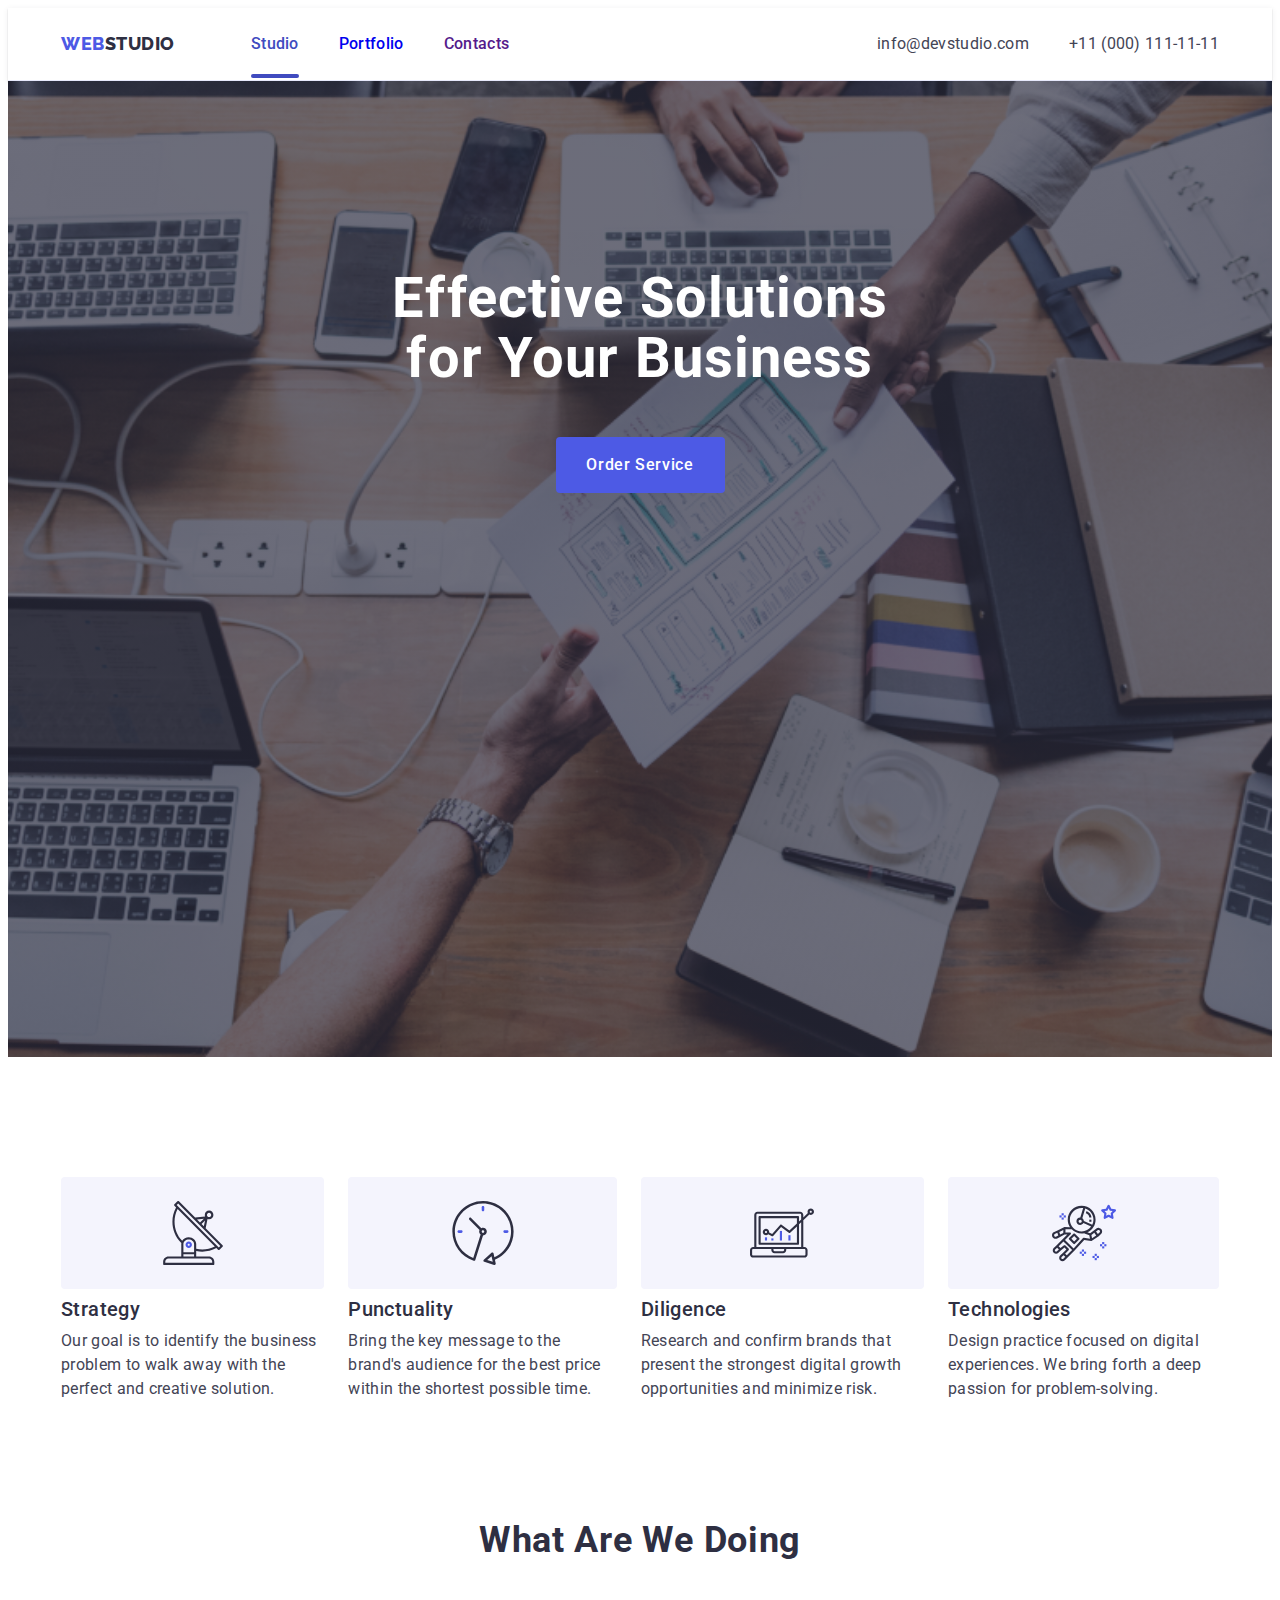
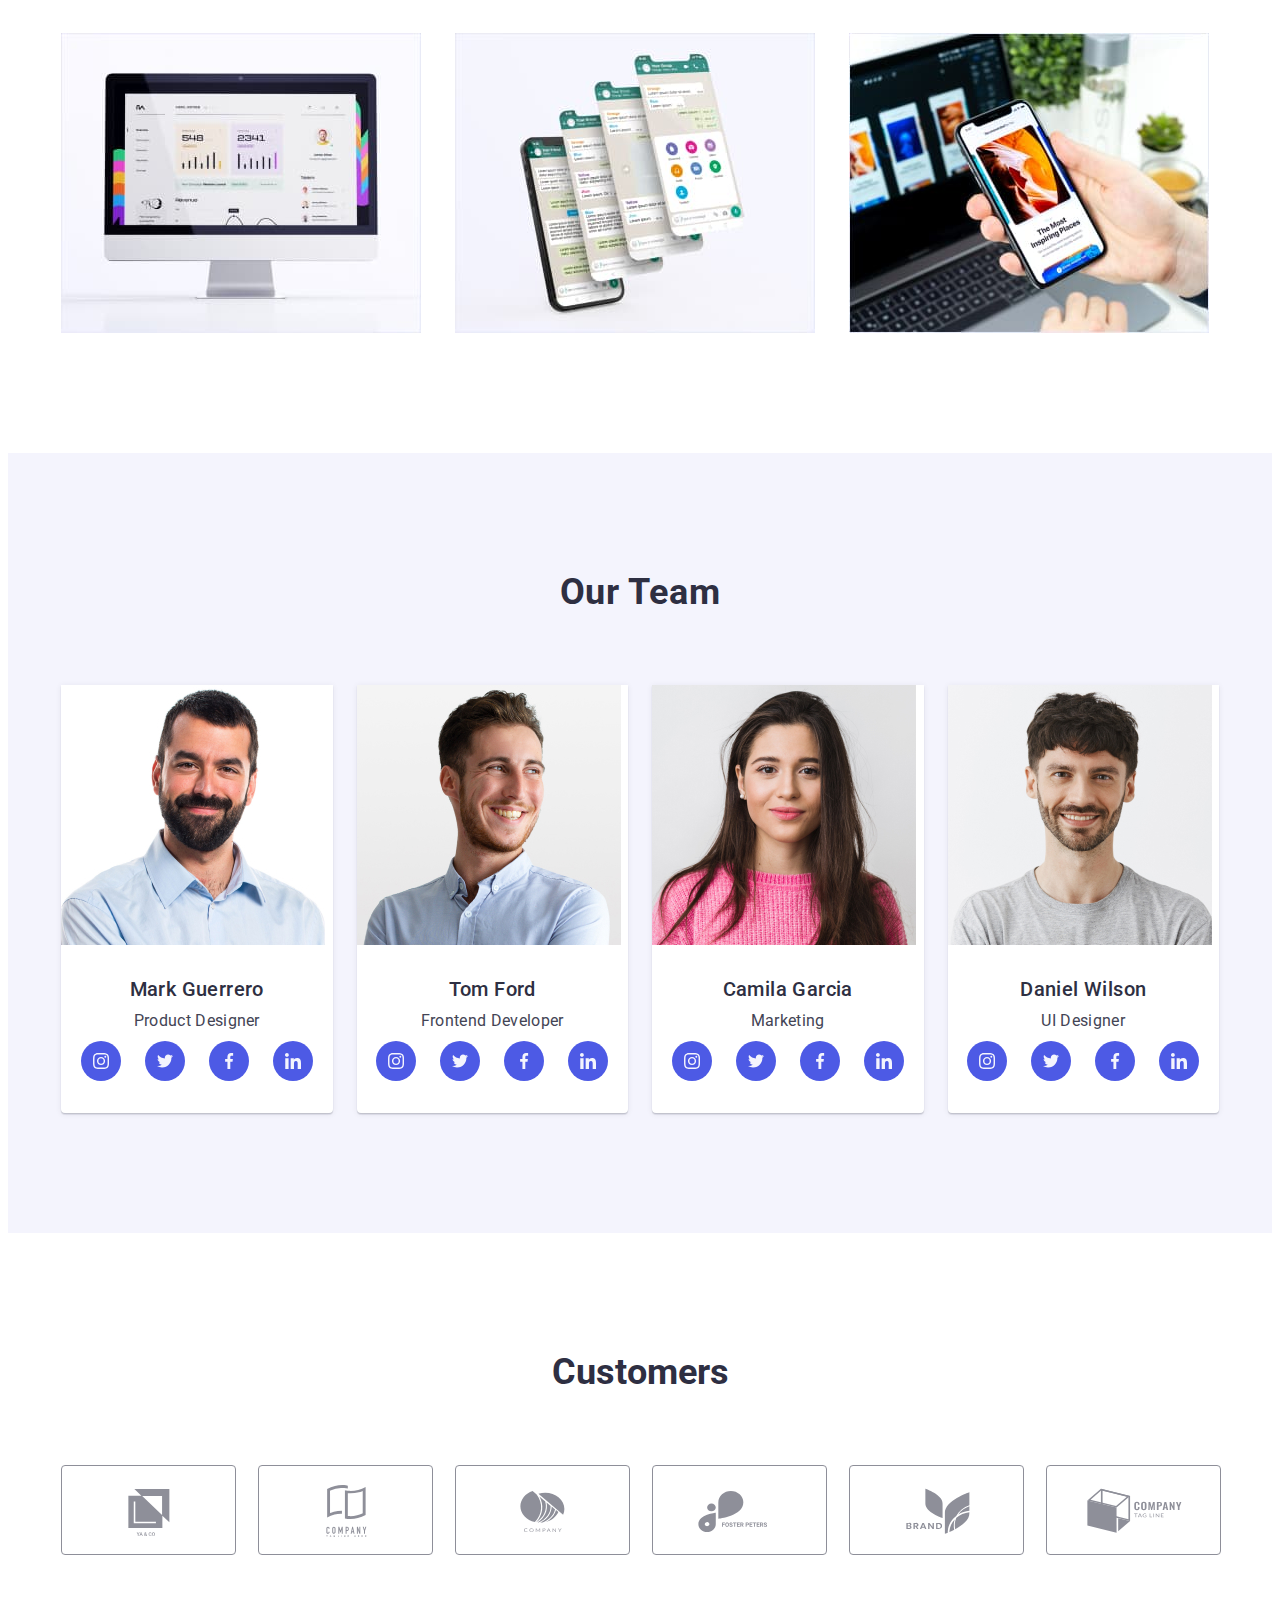
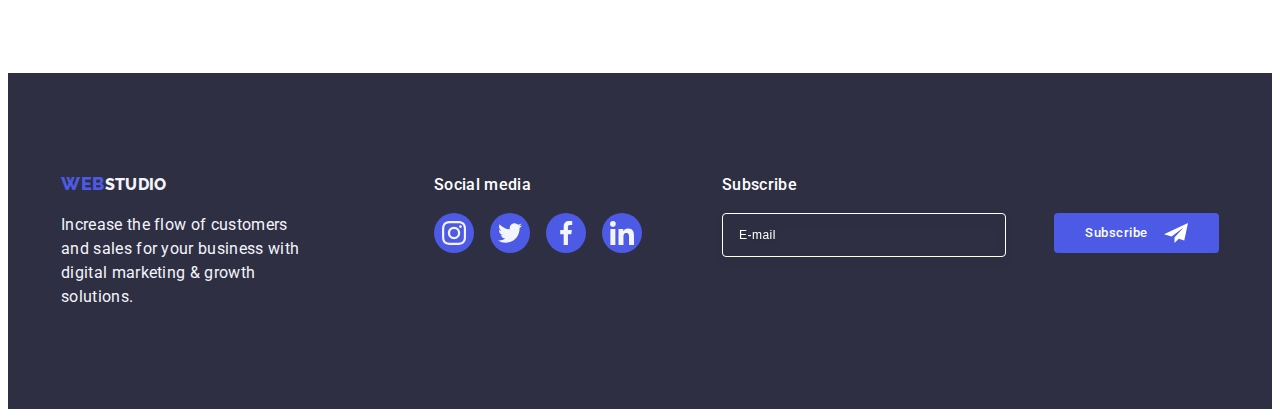
==== commit bb0869df: "hw-5" ====
--- a/index.html
+++ b/index.html
@@ -521,11 +521,17 @@
         </div>
         <div class="footer-sub">
           <p class="sub-text">Subscribe</p>
-          <form class="sub-form" action="">
-            <label class="sub-label" for="">
-            <input class="sub-input" name="sub-email" placeholder="E-mail" type="email"></label>
-            <button class="sub-button" type="Submit">Subscribe
-              <!-- <p class="sub-button-text">Subscribe</p>  -->
+          <form class="sub-forms" >
+            <label class="sub-label" for="e-mail">
+              <input
+              id="e-mail"
+                class="sub-input"
+                name="sub-email"
+                placeholder="E-mail"
+                type="email"
+            /></label>
+            <button class="sub-button" type="submit">
+              Subscribe
               <svg class="sub-svg" width="24" height="24">
                 <use href="./images/icons.svg#icon-frame"></use>
               </svg>
@@ -547,11 +553,11 @@
         <p class="modal-text">Leave your contacts and we will call you back</p>
         <form class="modal-forms">
           <div class="modal-field">
-            <label class="modal-label" for="user-name">Name</label>
+            <label class="modal-label" for="name">Name</label>
             <div class="input-icon">
               <input
                 class="modal-input"
-                id="user-name"
+                id="name"
                 name="user-name"
                 required
                 type="text"
@@ -562,12 +568,12 @@
             </div>
           </div>
           <div class="modal-field">
-            <label class="modal-label" for="user-name">Phone</label>
+            <label class="modal-label" for="phone">Phone</label>
             <div class="input-icon">
               <input
                 class="modal-input"
-                id="user-name"
-                name="user-name"
+                id="phone"
+                name="user-phone"
                 required
                 type="tel"
               />
@@ -580,12 +586,12 @@
             </div>
           </div>
           <div class="modal-field">
-            <label class="modal-label" for="user-name">Email</label>
+            <label class="modal-label" for="email">Email</label>
             <div class="input-icon">
               <input
                 class="modal-input"
-                id="user-name"
-                name="user-name"
+                id="email"
+                name="user-email"
                 required
                 type="email"
               />
--- a/css/styles.css
+++ b/css/styles.css
@@ -650,6 +650,7 @@
   pointer-events: none;
 }
 .modal-menu {
+  padding: 72px 24px 24px 24px;
   position: absolute;
   top: 50%;
   left: 50%;
@@ -688,28 +689,20 @@
   fill: #2e2f42;
   transition: fill 250ms cubic-bezier(0.4, 0, 0.2, 1);
 }
-/* .modal-close:hover,
-.modal-close:focus {
-  fill: #ffffff;
-} */
 .modal-button:hover .modal-svg,
 .modal-button:focus .modal-svg {
   fill: #ffffff;
 }
 
 .modal-text {
-
-  padding-top: 72px;
   text-align: center;
   margin-bottom: 16px;
   font-weight: 500;
   line-height: 1.5;
-  letter-spacing: 0.02em; 
+  letter-spacing: 0.02em;
   color: var(--header-color);
 }
-.modal-forms{
-  padding-left: 24px;
-  padding-right: 24px;
+.modal-forms {
 }
 .modal-field {
   margin-bottom: 8px;
@@ -720,10 +713,10 @@
   font-size: 12px;
   line-height: 1.17;
   color: var(--section-five);
-  letter-spacing: 0.04em; 
+  letter-spacing: 0.04em;
 }
 .modal-input {
-  background-color: transparent; 
+  background-color: transparent;
   width: 100%;
   display: block;
   justify-items: center;
@@ -737,8 +730,7 @@
   border: 1px solid rgba(46, 47, 66, 0.4);
 }
 .modal-input:focus {
-  
-  border-color: #4D5AE5; 
+  border-color: #4d5ae5;
 }
 .modal-comments {
   width: 100%;
@@ -787,20 +779,20 @@
   position: absolute;
   left: 16px;
   top: 50%;
-  transform: translateY(-50%); 
+  transform: translateY(-50%);
   transition: fill 250ms cubic-bezier(0.4, 0, 0.2, 1);
 }
 .modal-item {
   stroke: #111111;
 }
-.modal-input:focus + .modal-icon{
-  fill: #4D5AE5; 
+.modal-input:focus + .modal-icon {
+  fill: #4d5ae5;
 }
 .input-icon {
   position: relative;
 }
 .modal-com {
- margin-bottom: 16px;
+  margin-bottom: 16px;
 }
 .modal-com-text {
   width: 100%;
@@ -815,104 +807,103 @@
   padding: 8px 16px;
   outline: transparent;
   resize: none;
-  transition: border-color 250ms cubic-bezier(0.4, 0, 0.2, 1); 
-
-  }
-  .modal-com-text:focus {
-    border-color: #4D5AE5;
-  }
-  .checkbox {
-margin-bottom: 24px;
-  }
-  .checkbox-label {
-    font-size: 12px;
-    line-height: 1.17; 
-    letter-spacing: 0.04em; 
-    color: var(--section-five);
-  }
-  .checkbox-label-span {
-    width: 16px;
-    height: 16px;
-    border: 1px solid rgba(46, 47, 66, 0.4);
-    border-radius: 2px;
-    transition: background-color 250ms cubic-bezier(0.4, 0, 0.2, 1), border 250ms cubic-bezier(0.4, 0, 0.2, 1), fill 250ms cubic-bezier(0.4, 0, 0.2, 1);
-    display: inline-flex;
-    align-items: center;
-    justify-content: center; 
-    fill: transparent;
-    margin-right: 8px;
-  }
-  .checkbox-svg {
-
-  }
-  .visually-hidden:checked +.checkbox-label-span {
-    border: none;
-    background-color: var(--modal-check);
-    fill: var(--footer-text);
-  }
-  .checkbox-link {
-    color: var(--footer-logo);
-   padding-left: 8px;
-  }
-
-
+  transition: border-color 250ms cubic-bezier(0.4, 0, 0.2, 1);
+}
+.modal-com-text:focus {
+  border-color: #4d5ae5;
+}
+.checkbox {
+  margin-bottom: 24px;
+}
+.checkbox-label {
+  font-size: 12px;
+  line-height: 1.17;
+  letter-spacing: 0.04em;
+  color: var(--section-five);
+}
+.checkbox-label-span {
+  width: 16px;
+  height: 16px;
+  border: 1px solid rgba(46, 47, 66, 0.4);
+  border-radius: 2px;
+  transition: background-color 250ms cubic-bezier(0.4, 0, 0.2, 1),
+    border 250ms cubic-bezier(0.4, 0, 0.2, 1),
+    fill 250ms cubic-bezier(0.4, 0, 0.2, 1);
+  display: inline-flex;
+  align-items: center;
+  justify-content: center;
+  fill: transparent;
+  margin-right: 8px;
+}
+.checkbox-svg {
+}
+.checkbox-input:checked {
+  border: none;
+  background-color: var(--modal-check);
+  fill: var(--footer-text);
+}
+.checkbox-link {
+  color: var(--footer-logo);
+  padding-left: 8px;
+}
 
 .footer-sub {
   padding-left: 80px;
 }
-  .sub-text {
-    color: #ffffff;
-    margin-bottom: 16px;
-    font-weight: 500;
-    font-style: 16px;
-    line-height: 1.5;
-    letter-spacing: 0.02em;
-    color: #ffffff;
-  }
-  .sub-form {
-    gap: 24px;
-    display: flex;
-  }
-  .sub-label {
-  }
-  .sub-input {
-    width: 264px;
-    height: 40px;
-    border: 1px solid #ffffff;
-    background-color: transparent;
-    font-size: 12px;
-    line-height: 1.5;
-    letter-spacing: 0.04em;
-    padding-left: 16px;
-    filter: drop-shadow(0px 4px 4px rgba(0,0,0,0.15));
-    border-radius: 4px;
-    color: #ffffff;
-    }
-    .sub-input::placeholder {
-      color: #ffffff;
-    }
-  .sub-button {
-    font-family: "Roboto", sans-serif; 
-    display: flex;
-    background-color: #4d5ae5;
-    border-radius: 4px;
-    min-width: 165px;
-    height: 40px;
-    margin-left: 24px;
-    padding: 8px 24px;
-    justify-content: center;
-    align-items: center;
-    font-weight: 500;
-    line-height: 1.5;
-    letter-spacing: 0.04em;
-    color: #ffffff;
-    cursor: pointer;
-    border-radius: 4px;
-  }
-  .sub-button-text{
-font-size: 500;
-  }
-  .sub-svg {
-/* fill: #ffffff;  */
-margin-left: 16px;
- }+.sub-text {
+  color: #ffffff;
+  margin-bottom: 16px;
+  font-weight: 500;
+  font-style: 16px;
+  line-height: 1.5;
+  letter-spacing: 0.02em;
+  color: #ffffff;
+}
+.sub-forms {
+  gap: 24px;
+  display: flex;
+}
+.sub-label {
+}
+.sub-input {
+  width: 264px;
+  height: 40px;
+  border: 1px solid #ffffff;
+  background-color: transparent;
+  font-size: 12px;
+  line-height: 1.5;
+  letter-spacing: 0.04em;
+  padding-left: 16px;
+  filter: drop-shadow(0px 4px 4px rgba(0, 0, 0, 0.15));
+  border-radius: 4px;
+  color: #ffffff;
+}
+.sub-input::placeholder {
+  color: #ffffff;
+}
+.sub-button {
+  font-family: "Roboto", sans-serif;
+  display: flex;
+  background-color: #4d5ae5;
+  border-radius: 4px;
+  min-width: 165px;
+  height: 40px;
+  margin-left: 24px;
+  padding: 8px 24px;
+  justify-content: center;
+  align-items: center;
+  font-weight: 500;
+  line-height: 1.5;
+  letter-spacing: 0.04em;
+  color: #ffffff;
+  cursor: pointer;
+  border-radius: 4px;
+  border: none;
+}
+.sub-button-text {
+  font-size: 500;
+}
+.sub-svg {
+  /* fill: #ffffff;  */
+  margin-left: 16px;
+}
